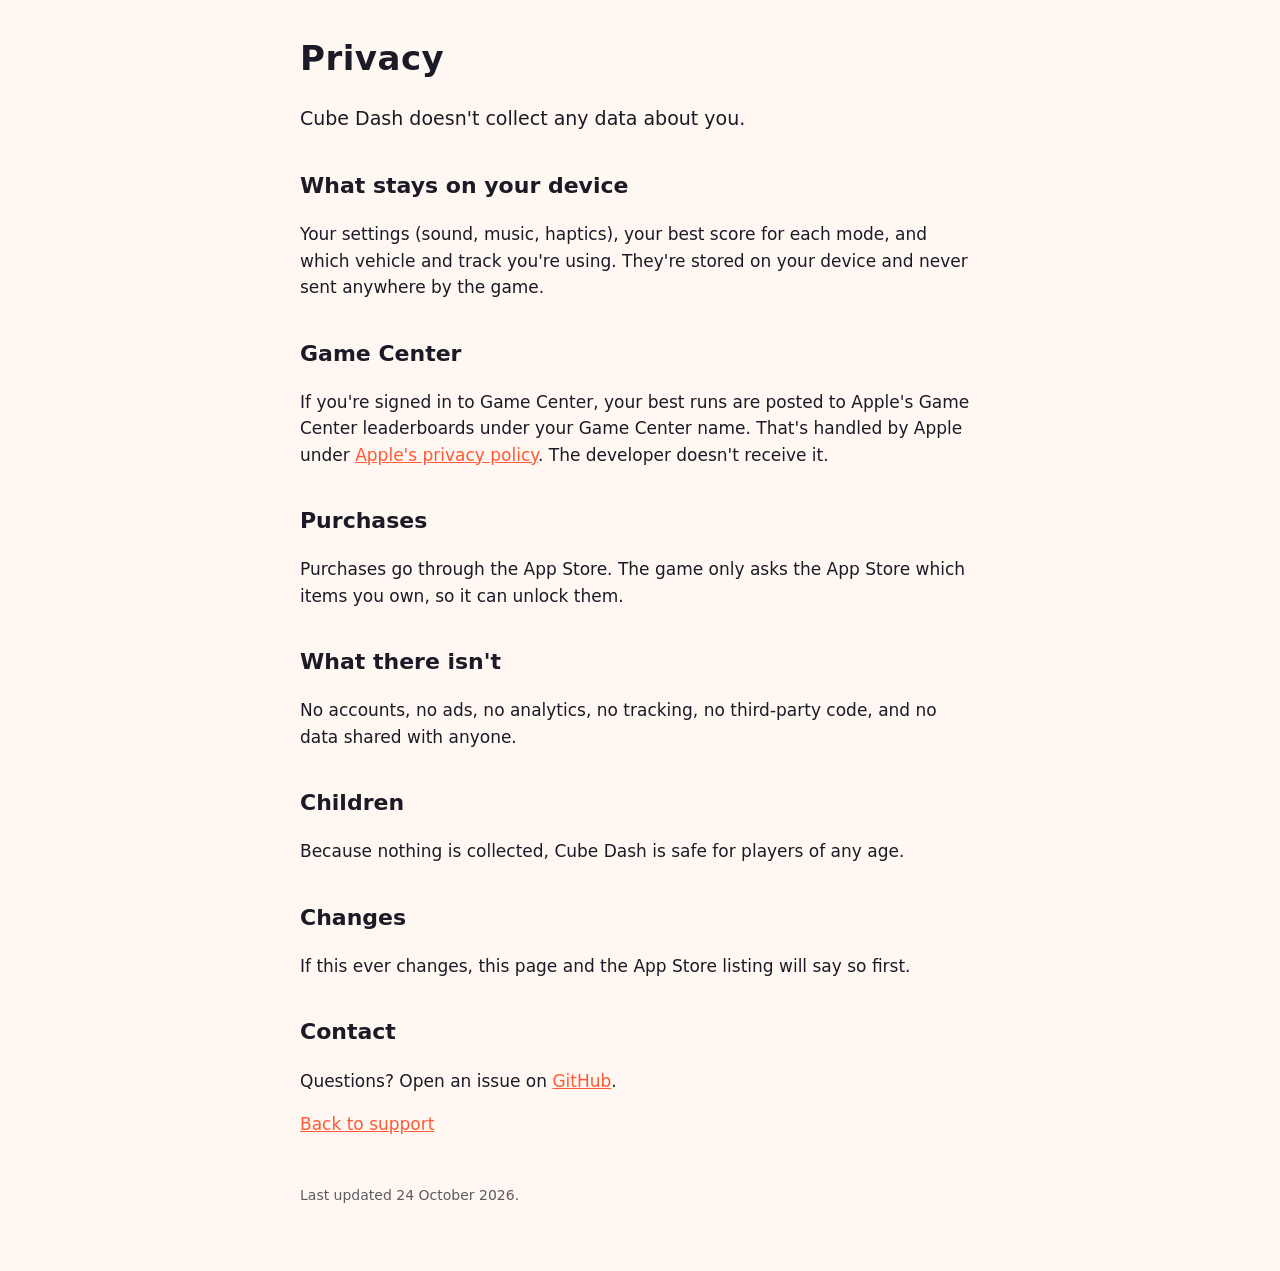
==== privacy.html @ ed0e7dd5 "Add the Cube Dash support and privacy pages" ====
<!doctype html>
<html lang="en">
<head>
<meta charset="utf-8">
<meta name="viewport" content="width=device-width, initial-scale=1">
<title>Cube Dash Privacy Policy</title>
<link rel="stylesheet" href="style.css">
</head>
<body>
<main>
<h1>Privacy</h1>
<p class="lede">Cube Dash doesn't collect any data about you.</p>

<h2>What stays on your device</h2>
<p>Your settings (sound, music, haptics), your best score for each mode, and which vehicle and track you're using. They're stored on your device and never sent anywhere by the game.</p>

<h2>Game Center</h2>
<p>If you're signed in to Game Center, your best runs are posted to Apple's Game Center leaderboards under your Game Center name. That's handled by Apple under <a href="https://www.apple.com/legal/privacy/">Apple's privacy policy</a>. The developer doesn't receive it.</p>

<h2>Purchases</h2>
<p>Purchases go through the App Store. The game only asks the App Store which items you own, so it can unlock them.</p>

<h2>What there isn't</h2>
<p>No accounts, no ads, no analytics, no tracking, no third-party code, and no data shared with anyone.</p>

<h2>Children</h2>
<p>Because nothing is collected, Cube Dash is safe for players of any age.</p>

<h2>Changes</h2>
<p>If this ever changes, this page and the App Store listing will say so first.</p>

<h2>Contact</h2>
<p>Questions? Open an issue on <a href="https://github.com/lolnegative/cube-dash/issues">GitHub</a>.</p>
<p><a href="index.html">Back to support</a></p>
<footer>Last updated 24 October 2026.</footer>
</main>
</body>
</html>
---- style.css ----
:root { --coral: #ff5a36; --ink: #1c1a26; --paper: #fff7f1; --line: #ead9cc; color-scheme: light dark; }
@media (prefers-color-scheme: dark) { :root { --ink: #f3eee9; --paper: #12131c; --line: #2c2f45; } }
* { box-sizing: border-box; }
body { margin: 0; background: var(--paper); color: var(--ink); font: 17px/1.55 -apple-system, BlinkMacSystemFont, "SF Pro Rounded", system-ui, sans-serif; }
main { max-width: 720px; margin: 0 auto; padding: 32px 20px 64px; }
header { display: flex; gap: 16px; align-items: center; margin-bottom: 12px; }
header img { width: 72px; height: 72px; border-radius: 16px; }
h1 { font-size: 34px; margin: 0; font-weight: 900; letter-spacing: 0.5px; }
h2 { margin-top: 36px; font-size: 22px; }
a { color: var(--coral); }
.lede { font-size: 19px; }
.box { border: 1px solid var(--line); border-radius: 16px; padding: 16px 18px; margin: 14px 0; }
footer { margin-top: 48px; font-size: 14px; opacity: 0.7; }
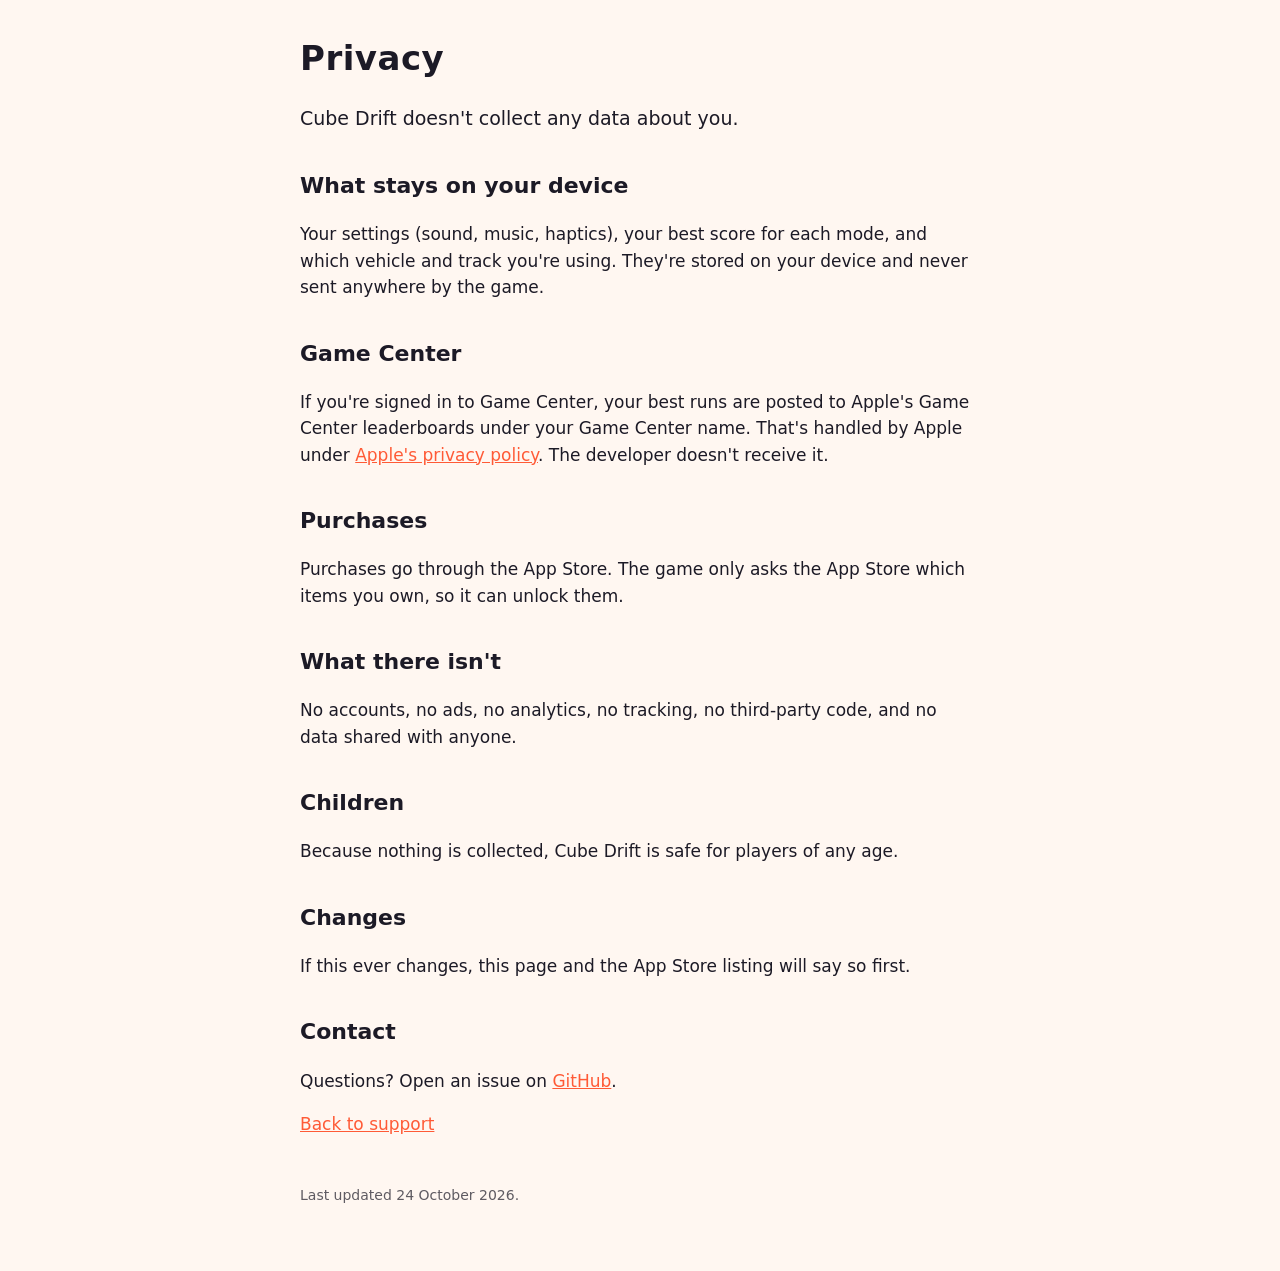
==== commit 1c3981a3: "Rename the support and privacy pages to Cube Drift" ====
--- a/privacy.html
+++ b/privacy.html
@@ -3,13 +3,13 @@
 <head>
 <meta charset="utf-8">
 <meta name="viewport" content="width=device-width, initial-scale=1">
-<title>Cube Dash Privacy Policy</title>
+<title>Cube Drift Privacy Policy</title>
 <link rel="stylesheet" href="style.css">
 </head>
 <body>
 <main>
 <h1>Privacy</h1>
-<p class="lede">Cube Dash doesn't collect any data about you.</p>
+<p class="lede">Cube Drift doesn't collect any data about you.</p>
 
 <h2>What stays on your device</h2>
 <p>Your settings (sound, music, haptics), your best score for each mode, and which vehicle and track you're using. They're stored on your device and never sent anywhere by the game.</p>
@@ -24,7 +24,7 @@
 <p>No accounts, no ads, no analytics, no tracking, no third-party code, and no data shared with anyone.</p>
 
 <h2>Children</h2>
-<p>Because nothing is collected, Cube Dash is safe for players of any age.</p>
+<p>Because nothing is collected, Cube Drift is safe for players of any age.</p>
 
 <h2>Changes</h2>
 <p>If this ever changes, this page and the App Store listing will say so first.</p>
